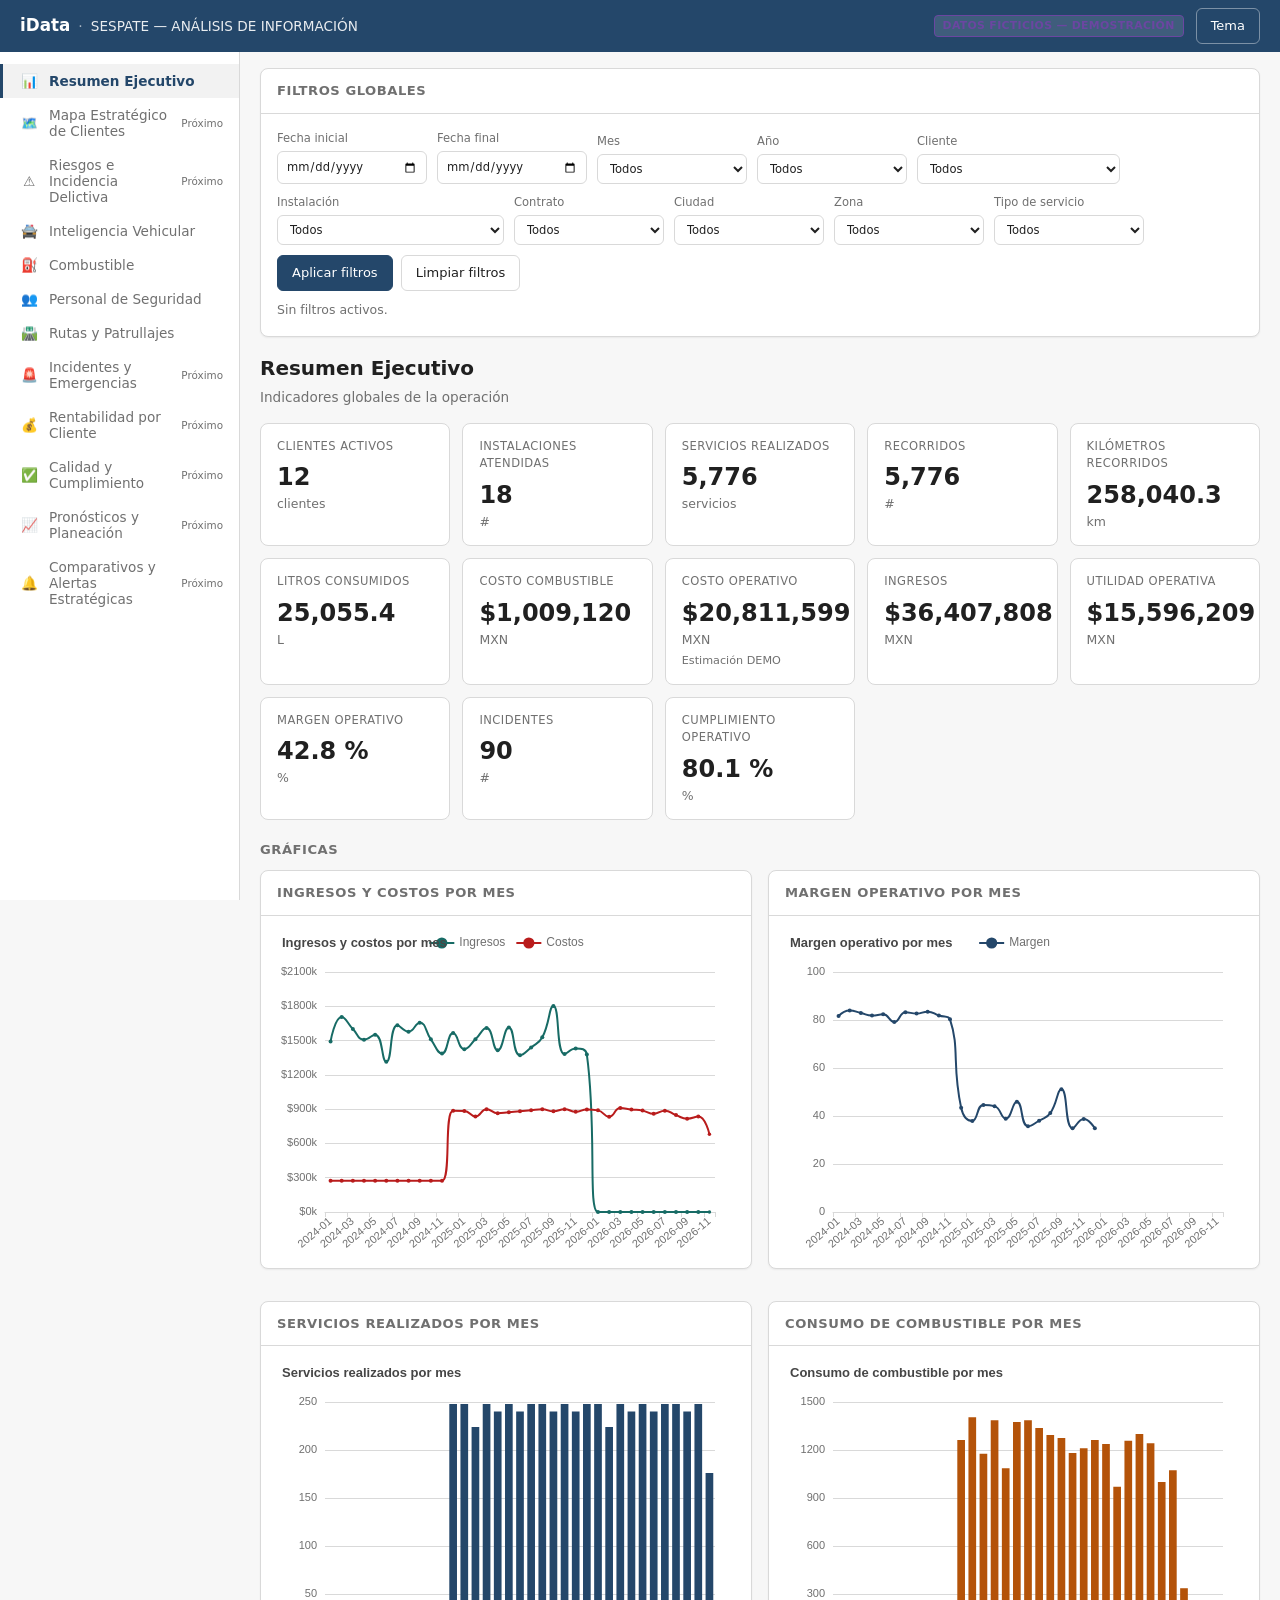
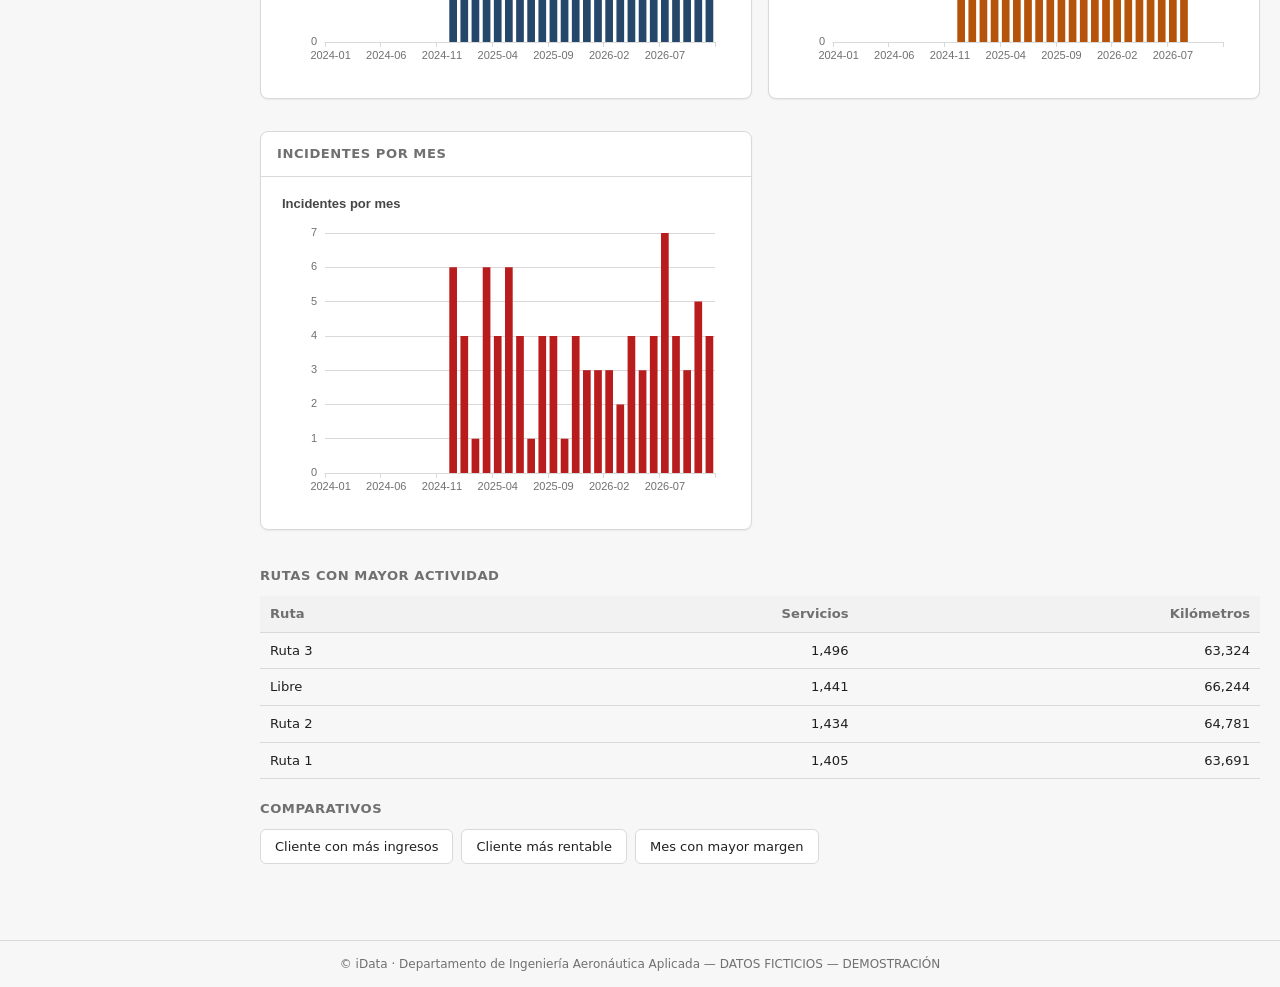
==== analisis/index.html @ d2239c98 "feat(analisis): publicar dashboard SESPATE fase 04.2" ====
<!DOCTYPE html>
<html lang="es">
<head>
  <meta charset="UTF-8">
  <meta name="viewport" content="width=device-width, initial-scale=1.0">
  <meta name="description" content="SESPATE DEMO — Análisis de Información. Dashboard de inteligencia de negocios (datos ficticios).">
  <title>SESPATE — Análisis de Información</title>
  <link rel="icon" href="data:,">
  <link rel="stylesheet" href="./vendor/leaflet.css">
  <link rel="stylesheet" href="./css/analisis.css">
  <link rel="stylesheet" href="./css/componentes.css">
  <link rel="stylesheet" href="./css/responsive.css">
</head>
<body>
  <header class="brand-bar" role="banner">
    <div class="brand">
      <span class="brand-name">iData</span>
      <span class="brand-sep">·</span>
      <span class="brand-sub">SESPATE — ANÁLISIS DE INFORMACIÓN</span>
    </div>
    <div class="brand-spacer"></div>
    <span class="status-chip simulado" aria-label="Datos ficticios">DATOS FICTICIOS — DEMOSTRACIÓN</span>
    <button class="btn theme-toggle" type="button" id="themeToggle" aria-label="Cambiar tema">Tema</button>
  </header>

  <div class="app-shell">
    <aside class="side-nav" id="sideNav" aria-label="Navegación de módulos">
      <button class="nav-toggle" id="navToggle" type="button" aria-label="Abrir navegación">☰ Módulos</button>
      <nav class="nav-list" id="navList" aria-label="Módulos"></nav>
    </aside>

    <main class="main-area" id="mainArea">
      <section class="filter-region region" id="filterRegion" aria-label="Filtros globales">
        <div class="region-title">Filtros globales</div>
        <div class="region-body">
          <div class="filter-bar" id="filterBar"></div>
          <div class="filter-actions">
            <button class="btn primary" type="button" id="btnAplicar">Aplicar filtros</button>
            <button class="btn" type="button" id="btnLimpiar">Limpiar filtros</button>
          </div>
          <div class="filter-summary" id="filterSummary" aria-live="polite"></div>
        </div>
      </section>

      <section class="module-area" id="moduleArea" aria-live="polite">
        <div class="state-msg" id="estadoCarga">Cargando datos…</div>
      </section>
    </main>
  </div>

  <footer class="app-footer">© iData · Departamento de Ingeniería Aeronáutica Aplicada — DATOS FICTICIOS — DEMOSTRACIÓN</footer>

  <script src="./vendor/leaflet.js"></script>
  <script src="./vendor/echarts.min.js"></script>
  <script type="module" src="./js/app.js"></script>
</body>
</html>
---- analisis/vendor/leaflet.css ----
/* required styles */

.leaflet-pane,
.leaflet-tile,
.leaflet-marker-icon,
.leaflet-marker-shadow,
.leaflet-tile-container,
.leaflet-pane > svg,
.leaflet-pane > canvas,
.leaflet-zoom-box,
.leaflet-image-layer,
.leaflet-layer {
	position: absolute;
	left: 0;
	top: 0;
	}
.leaflet-container {
	overflow: hidden;
	}
.leaflet-tile,
.leaflet-marker-icon,
.leaflet-marker-shadow {
	-webkit-user-select: none;
	   -moz-user-select: none;
	        user-select: none;
	  -webkit-user-drag: none;
	}
/* Prevents IE11 from highlighting tiles in blue */
.leaflet-tile::selection {
	background: transparent;
}
/* Safari renders non-retina tile on retina better with this, but Chrome is worse */
.leaflet-safari .leaflet-tile {
	image-rendering: -webkit-optimize-contrast;
	}
/* hack that prevents hw layers "stretching" when loading new tiles */
.leaflet-safari .leaflet-tile-container {
	width: 1600px;
	height: 1600px;
	-webkit-transform-origin: 0 0;
	}
.leaflet-marker-icon,
.leaflet-marker-shadow {
	display: block;
	}
/* .leaflet-container svg: reset svg max-width decleration shipped in Joomla! (joomla.org) 3.x */
/* .leaflet-container img: map is broken in FF if you have max-width: 100% on tiles */
.leaflet-container .leaflet-overlay-pane svg {
	max-width: none !important;
	max-height: none !important;
	}
.leaflet-container .leaflet-marker-pane img,
.leaflet-container .leaflet-shadow-pane img,
.leaflet-container .leaflet-tile-pane img,
.leaflet-container img.leaflet-image-layer,
.leaflet-container .leaflet-tile {
	max-width: none !important;
	max-height: none !important;
	width: auto;
	padding: 0;
	}

.leaflet-container img.leaflet-tile {
	/* See: https://bugs.chromium.org/p/chromium/issues/detail?id=600120 */
	mix-blend-mode: plus-lighter;
}

.leaflet-container.leaflet-touch-zoom {
	-ms-touch-action: pan-x pan-y;
	touch-action: pan-x pan-y;
	}
.leaflet-container.leaflet-touch-drag {
	-ms-touch-action: pinch-zoom;
	/* Fallback for FF which doesn't support pinch-zoom */
	touch-action: none;
	touch-action: pinch-zoom;
}
.leaflet-container.leaflet-touch-drag.leaflet-touch-zoom {
	-ms-touch-action: none;
	touch-action: none;
}
.leaflet-container {
	-webkit-tap-highlight-color: transparent;
}
.leaflet-container a {
	-webkit-tap-highlight-color: rgba(51, 181, 229, 0.4);
}
.leaflet-tile {
	filter: inherit;
	visibility: hidden;
	}
.leaflet-tile-loaded {
	visibility: inherit;
	}
.leaflet-zoom-box {
	width: 0;
	height: 0;
	-moz-box-sizing: border-box;
	     box-sizing: border-box;
	z-index: 800;
	}
/* workaround for https://bugzilla.mozilla.org/show_bug.cgi?id=888319 */
.leaflet-overlay-pane svg {
	-moz-user-select: none;
	}

.leaflet-pane         { z-index: 400; }

.leaflet-tile-pane    { z-index: 200; }
.leaflet-overlay-pane { z-index: 400; }
.leaflet-shadow-pane  { z-index: 500; }
.leaflet-marker-pane  { z-index: 600; }
.leaflet-tooltip-pane   { z-index: 650; }
.leaflet-popup-pane   { z-index: 700; }

.leaflet-map-pane canvas { z-index: 100; }
.leaflet-map-pane svg    { z-index: 200; }

.leaflet-vml-shape {
	width: 1px;
	height: 1px;
	}
.lvml {
	behavior: url(#default#VML);
	display: inline-block;
	position: absolute;
	}


/* control positioning */

.leaflet-control {
	position: relative;
	z-index: 800;
	pointer-events: visiblePainted; /* IE 9-10 doesn't have auto */
	pointer-events: auto;
	}
.leaflet-top,
.leaflet-bottom {
	position: absolute;
	z-index: 1000;
	pointer-events: none;
	}
.leaflet-top {
	top: 0;
	}
.leaflet-right {
	right: 0;
	}
.leaflet-bottom {
	bottom: 0;
	}
.leaflet-left {
	left: 0;
	}
.leaflet-control {
	float: left;
	clear: both;
	}
.leaflet-right .leaflet-control {
	float: right;
	}
.leaflet-top .leaflet-control {
	margin-top: 10px;
	}
.leaflet-bottom .leaflet-control {
	margin-bottom: 10px;
	}
.leaflet-left .leaflet-control {
	margin-left: 10px;
	}
.leaflet-right .leaflet-control {
	margin-right: 10px;
	}


/* zoom and fade animations */

.leaflet-fade-anim .leaflet-popup {
	opacity: 0;
	-webkit-transition: opacity 0.2s linear;
	   -moz-transition: opacity 0.2s linear;
	        transition: opacity 0.2s linear;
	}
.leaflet-fade-anim .leaflet-map-pane .leaflet-popup {
	opacity: 1;
	}
.leaflet-zoom-animated {
	-webkit-transform-origin: 0 0;
	    -ms-transform-origin: 0 0;
	        transform-origin: 0 0;
	}
svg.leaflet-zoom-animated {
	will-change: transform;
}

.leaflet-zoom-anim .leaflet-zoom-animated {
	-webkit-transition: -webkit-transform 0.25s cubic-bezier(0,0,0.25,1);
	   -moz-transition:    -moz-transform 0.25s cubic-bezier(0,0,0.25,1);
	        transition:         transform 0.25s cubic-bezier(0,0,0.25,1);
	}
.leaflet-zoom-anim .leaflet-tile,
.leaflet-pan-anim .leaflet-tile {
	-webkit-transition: none;
	   -moz-transition: none;
	        transition: none;
	}

.leaflet-zoom-anim .leaflet-zoom-hide {
	visibility: hidden;
	}


/* cursors */

.leaflet-interactive {
	cursor: pointer;
	}
.leaflet-grab {
	cursor: -webkit-grab;
	cursor:    -moz-grab;
	cursor:         grab;
	}
.leaflet-crosshair,
.leaflet-crosshair .leaflet-interactive {
	cursor: crosshair;
	}
.leaflet-popup-pane,
.leaflet-control {
	cursor: auto;
	}
.leaflet-dragging .leaflet-grab,
.leaflet-dragging .leaflet-grab .leaflet-interactive,
.leaflet-dragging .leaflet-marker-draggable {
	cursor: move;
	cursor: -webkit-grabbing;
	cursor:    -moz-grabbing;
	cursor:         grabbing;
	}

/* marker & overlays interactivity */
.leaflet-marker-icon,
.leaflet-marker-shadow,
.leaflet-image-layer,
.leaflet-pane > svg path,
.leaflet-tile-container {
	pointer-events: none;
	}

.leaflet-marker-icon.leaflet-interactive,
.leaflet-image-layer.leaflet-interactive,
.leaflet-pane > svg path.leaflet-interactive,
svg.leaflet-image-layer.leaflet-interactive path {
	pointer-events: visiblePainted; /* IE 9-10 doesn't have auto */
	pointer-events: auto;
	}

/* visual tweaks */

.leaflet-container {
	background: #ddd;
	outline-offset: 1px;
	}
.leaflet-container a {
	color: #0078A8;
	}
.leaflet-zoom-box {
	border: 2px dotted #38f;
	background: rgba(255,255,255,0.5);
	}


/* general typography */
.leaflet-container {
	font-family: "Helvetica Neue", Arial, Helvetica, sans-serif;
	font-size: 12px;
	font-size: 0.75rem;
	line-height: 1.5;
	}


/* general toolbar styles */

.leaflet-bar {
	box-shadow: 0 1px 5px rgba(0,0,0,0.65);
	border-radius: 4px;
	}
.leaflet-bar a {
	background-color: #fff;
	border-bottom: 1px solid #ccc;
	width: 26px;
	height: 26px;
	line-height: 26px;
	display: block;
	text-align: center;
	text-decoration: none;
	color: black;
	}
.leaflet-bar a,
.leaflet-control-layers-toggle {
	background-position: 50% 50%;
	background-repeat: no-repeat;
	display: block;
	}
.leaflet-bar a:hover,
.leaflet-bar a:focus {
	background-color: #f4f4f4;
	}
.leaflet-bar a:first-child {
	border-top-left-radius: 4px;
	border-top-right-radius: 4px;
	}
.leaflet-bar a:last-child {
	border-bottom-left-radius: 4px;
	border-bottom-right-radius: 4px;
	border-bottom: none;
	}
.leaflet-bar a.leaflet-disabled {
	cursor: default;
	background-color: #f4f4f4;
	color: #bbb;
	}

.leaflet-touch .leaflet-bar a {
	width: 30px;
	height: 30px;
	line-height: 30px;
	}
.leaflet-touch .leaflet-bar a:first-child {
	border-top-left-radius: 2px;
	border-top-right-radius: 2px;
	}
.leaflet-touch .leaflet-bar a:last-child {
	border-bottom-left-radius: 2px;
	border-bottom-right-radius: 2px;
	}

/* zoom control */

.leaflet-control-zoom-in,
.leaflet-control-zoom-out {
	font: bold 18px 'Lucida Console', Monaco, monospace;
	text-indent: 1px;
	}

.leaflet-touch .leaflet-control-zoom-in, .leaflet-touch .leaflet-control-zoom-out  {
	font-size: 22px;
	}


/* layers control */

.leaflet-control-layers {
	box-shadow: 0 1px 5px rgba(0,0,0,0.4);
	background: #fff;
	border-radius: 5px;
	}
.leaflet-control-layers-toggle {
	background-image: url(images/layers.png);
	width: 36px;
	height: 36px;
	}
.leaflet-retina .leaflet-control-layers-toggle {
	background-image: url(images/layers-2x.png);
	background-size: 26px 26px;
	}
.leaflet-touch .leaflet-control-layers-toggle {
	width: 44px;
	height: 44px;
	}
.leaflet-control-layers .leaflet-control-layers-list,
.leaflet-control-layers-expanded .leaflet-control-layers-toggle {
	display: none;
	}
.leaflet-control-layers-expanded .leaflet-control-layers-list {
	display: block;
	position: relative;
	}
.leaflet-control-layers-expanded {
	padding: 6px 10px 6px 6px;
	color: #333;
	background: #fff;
	}
.leaflet-control-layers-scrollbar {
	overflow-y: scroll;
	overflow-x: hidden;
	padding-right: 5px;
	}
.leaflet-control-layers-selector {
	margin-top: 2px;
	position: relative;
	top: 1px;
	}
.leaflet-control-layers label {
	display: block;
	font-size: 13px;
	font-size: 1.08333em;
	}
.leaflet-control-layers-separator {
	height: 0;
	border-top: 1px solid #ddd;
	margin: 5px -10px 5px -6px;
	}

/* Default icon URLs */
.leaflet-default-icon-path { /* used only in path-guessing heuristic, see L.Icon.Default */
	background-image: url(images/marker-icon.png);
	}


/* attribution and scale controls */

.leaflet-container .leaflet-control-attribution {
	background: #fff;
	background: rgba(255, 255, 255, 0.8);
	margin: 0;
	}
.leaflet-control-attribution,
.leaflet-control-scale-line {
	padding: 0 5px;
	color: #333;
	line-height: 1.4;
	}
.leaflet-control-attribution a {
	text-decoration: none;
	}
.leaflet-control-attribution a:hover,
.leaflet-control-attribution a:focus {
	text-decoration: underline;
	}
.leaflet-attribution-flag {
	display: inline !important;
	vertical-align: baseline !important;
	width: 1em;
	height: 0.6669em;
	}
.leaflet-left .leaflet-control-scale {
	margin-left: 5px;
	}
.leaflet-bottom .leaflet-control-scale {
	margin-bottom: 5px;
	}
.leaflet-control-scale-line {
	border: 2px solid #777;
	border-top: none;
	line-height: 1.1;
	padding: 2px 5px 1px;
	white-space: nowrap;
	-moz-box-sizing: border-box;
	     box-sizing: border-box;
	background: rgba(255, 255, 255, 0.8);
	text-shadow: 1px 1px #fff;
	}
.leaflet-control-scale-line:not(:first-child) {
	border-top: 2px solid #777;
	border-bottom: none;
	margin-top: -2px;
	}
.leaflet-control-scale-line:not(:first-child):not(:last-child) {
	border-bottom: 2px solid #777;
	}

.leaflet-touch .leaflet-control-attribution,
.leaflet-touch .leaflet-control-layers,
.leaflet-touch .leaflet-bar {
	box-shadow: none;
	}
.leaflet-touch .leaflet-control-layers,
.leaflet-touch .leaflet-bar {
	border: 2px solid rgba(0,0,0,0.2);
	background-clip: padding-box;
	}


/* popup */

.leaflet-popup {
	position: absolute;
	text-align: center;
	margin-bottom: 20px;
	}
.leaflet-popup-content-wrapper {
	padding: 1px;
	text-align: left;
	border-radius: 12px;
	}
.leaflet-popup-content {
	margin: 13px 24px 13px 20px;
	line-height: 1.3;
	font-size: 13px;
	font-size: 1.08333em;
	min-height: 1px;
	}
.leaflet-popup-content p {
	margin: 17px 0;
	margin: 1.3em 0;
	}
.leaflet-popup-tip-container {
	width: 40px;
	height: 20px;
	position: absolute;
	left: 50%;
	margin-top: -1px;
	margin-left: -20px;
	overflow: hidden;
	pointer-events: none;
	}
.leaflet-popup-tip {
	width: 17px;
	height: 17px;
	padding: 1px;

	margin: -10px auto 0;
	pointer-events: auto;

	-webkit-transform: rotate(45deg);
	   -moz-transform: rotate(45deg);
	    -ms-transform: rotate(45deg);
	        transform: rotate(45deg);
	}
.leaflet-popup-content-wrapper,
.leaflet-popup-tip {
	background: white;
	color: #333;
	box-shadow: 0 3px 14px rgba(0,0,0,0.4);
	}
.leaflet-container a.leaflet-popup-close-button {
	position: absolute;
	top: 0;
	right: 0;
	border: none;
	text-align: center;
	width: 24px;
	height: 24px;
	font: 16px/24px Tahoma, Verdana, sans-serif;
	color: #757575;
	text-decoration: none;
	background: transparent;
	}
.leaflet-container a.leaflet-popup-close-button:hover,
.leaflet-container a.leaflet-popup-close-button:focus {
	color: #585858;
	}
.leaflet-popup-scrolled {
	overflow: auto;
	}

.leaflet-oldie .leaflet-popup-content-wrapper {
	-ms-zoom: 1;
	}
.leaflet-oldie .leaflet-popup-tip {
	width: 24px;
	margin: 0 auto;

	-ms-filter: "progid:DXImageTransform.Microsoft.Matrix(M11=0.70710678, M12=0.70710678, M21=-0.70710678, M22=0.70710678)";
	filter: progid:DXImageTransform.Microsoft.Matrix(M11=0.70710678, M12=0.70710678, M21=-0.70710678, M22=0.70710678);
	}

.leaflet-oldie .leaflet-control-zoom,
.leaflet-oldie .leaflet-control-layers,
.leaflet-oldie .leaflet-popup-content-wrapper,
.leaflet-oldie .leaflet-popup-tip {
	border: 1px solid #999;
	}


/* div icon */

.leaflet-div-icon {
	background: #fff;
	border: 1px solid #666;
	}


/* Tooltip */
/* Base styles for the element that has a tooltip */
.leaflet-tooltip {
	position: absolute;
	padding: 6px;
	background-color: #fff;
	border: 1px solid #fff;
	border-radius: 3px;
	color: #222;
	white-space: nowrap;
	-webkit-user-select: none;
	-moz-user-select: none;
	-ms-user-select: none;
	user-select: none;
	pointer-events: none;
	box-shadow: 0 1px 3px rgba(0,0,0,0.4);
	}
.leaflet-tooltip.leaflet-interactive {
	cursor: pointer;
	pointer-events: auto;
	}
.leaflet-tooltip-top:before,
.leaflet-tooltip-bottom:before,
.leaflet-tooltip-left:before,
.leaflet-tooltip-right:before {
	position: absolute;
	pointer-events: none;
	border: 6px solid transparent;
	background: transparent;
	content: "";
	}

/* Directions */

.leaflet-tooltip-bottom {
	margin-top: 6px;
}
.leaflet-tooltip-top {
	margin-top: -6px;
}
.leaflet-tooltip-bottom:before,
.leaflet-tooltip-top:before {
	left: 50%;
	margin-left: -6px;
	}
.leaflet-tooltip-top:before {
	bottom: 0;
	margin-bottom: -12px;
	border-top-color: #fff;
	}
.leaflet-tooltip-bottom:before {
	top: 0;
	margin-top: -12px;
	margin-left: -6px;
	border-bottom-color: #fff;
	}
.leaflet-tooltip-left {
	margin-left: -6px;
}
.leaflet-tooltip-right {
	margin-left: 6px;
}
.leaflet-tooltip-left:before,
.leaflet-tooltip-right:before {
	top: 50%;
	margin-top: -6px;
	}
.leaflet-tooltip-left:before {
	right: 0;
	margin-right: -12px;
	border-left-color: #fff;
	}
.leaflet-tooltip-right:before {
	left: 0;
	margin-left: -12px;
	border-right-color: #fff;
	}

/* Printing */

@media print {
	/* Prevent printers from removing background-images of controls. */
	.leaflet-control {
		-webkit-print-color-adjust: exact;
		print-color-adjust: exact;
		}
	}
---- analisis/css/analisis.css ----
/* ============================================================
   SESPATE — ANÁLISIS DE INFORMACIÓN
   Tokens de diseño y layout base (hereda identidad SESPATE)
   ============================================================ */

:root {
  --color-background: #F7F7F7;
  --color-surface: #FFFFFF;
  --color-surface-alt: #F2F2F2;
  --color-text: #202020;
  --color-text-secondary: #707070;
  --color-border: #D9D9D9;
  --color-primary: #24476A;
  --color-primary-contrast: #FFFFFF;
  --color-warning: #B45309;
  --color-success: #176B65;
  --color-danger: #B91C1C;
  --color-info: #24476A;
  --color-simulado: #6B46A1;
  --color-pendiente: #B45309;
  --chart-grid: #D9D9D9;
  --chart-text: #707070;
  --shadow-card: 0 1px 2px rgba(0, 0, 0, 0.06);
  --radius: 8px;
  --brand-height: 52px;
  --nav-width: 240px;
}

[data-theme="dark"] {
  --color-background: #1A1A1A;
  --color-surface: #242424;
  --color-surface-alt: #2C2C2C;
  --color-text: #EEEEEE;
  --color-text-secondary: #9E9E9E;
  --color-border: #414141;
  --color-primary: #7FA3C9;
  --color-primary-contrast: #1A1A1A;
  --color-warning: #E0A458;
  --color-success: #6BB5A8;
  --color-danger: #E08A8A;
  --color-info: #7FA3C9;
  --color-simulado: #B79AD6;
  --color-pendiente: #E0A458;
  --chart-grid: #414141;
  --chart-text: #9E9E9E;
  --shadow-card: 0 1px 2px rgba(0, 0, 0, 0.4);
}

* { box-sizing: border-box; }
html { background: var(--color-background); }

body {
  margin: 0;
  font-family: "Aptos", "Segoe UI", Calibri, system-ui, -apple-system, sans-serif;
  background: var(--color-background);
  color: var(--color-text);
  font-size: 14px;
  line-height: 1.5;
  -webkit-font-smoothing: antialiased;
}

a { color: var(--color-primary); }
button { font-family: inherit; }

.sr-only {
  position: absolute; width: 1px; height: 1px;
  overflow: hidden; clip: rect(0 0 0 0); white-space: nowrap;
}

/* --- Barra de marca --- */
.brand-bar {
  display: flex; align-items: center; gap: 12px;
  height: var(--brand-height); padding: 0 20px;
  background: var(--color-primary); color: var(--color-primary-contrast);
  position: sticky; top: 0; z-index: 30;
}
.brand { display: flex; align-items: baseline; gap: 8px; min-width: 0; }
.brand-name { font-weight: 700; font-size: 1.05rem; }
.brand-sep { opacity: 0.6; }
.brand-sub { font-size: 0.85rem; opacity: 0.9; white-space: nowrap; overflow: hidden; text-overflow: ellipsis; }
.brand-spacer { flex: 1; }
.brand-bar .status-chip { background: rgba(255,255,255,0.12); }
.brand-bar .theme-toggle {
  background: transparent; color: var(--color-primary-contrast);
  border: 1px solid rgba(255,255,255,0.4);
}
.brand-bar .theme-toggle:hover { background: rgba(255,255,255,0.12); }

/* --- Shell --- */
.app-shell { display: flex; align-items: flex-start; min-height: calc(100vh - var(--brand-height)); }

.side-nav {
  width: var(--nav-width); flex: 0 0 var(--nav-width);
  background: var(--color-surface); border-right: 1px solid var(--color-border);
  position: sticky; top: var(--brand-height); height: calc(100vh - var(--brand-height));
  overflow-y: auto; padding: 12px 0;
}
.nav-list { display: flex; flex-direction: column; }
.nav-item {
  display: flex; align-items: center; gap: 10px;
  padding: 9px 16px; cursor: pointer; border: none; background: transparent;
  color: var(--color-text-secondary); font-size: 0.85rem; text-align: left;
  border-left: 3px solid transparent;
}
.nav-item:hover { background: var(--color-surface-alt); color: var(--color-text); }
.nav-item.active {
  color: var(--color-primary); background: var(--color-surface-alt);
  border-left-color: var(--color-primary); font-weight: 600;
}
.nav-item .nav-badge { margin-left: auto; font-size: 0.65rem; color: var(--color-text-secondary); }
.nav-item .nav-icon { flex: 0 0 20px; text-align: center; }

.nav-toggle { display: none; width: 100%; text-align: left; }

.main-area { flex: 1; min-width: 0; padding: 16px 20px 64px; }

/* --- Región / módulo --- */
.region {
  background: var(--color-surface); border: 1px solid var(--color-border);
  border-radius: var(--radius); margin-bottom: 16px; box-shadow: var(--shadow-card);
}
.region-title {
  padding: 12px 16px; font-size: 0.82rem; font-weight: 700;
  letter-spacing: 0.04em; text-transform: uppercase; color: var(--color-text-secondary);
  border-bottom: 1px solid var(--color-border);
}
.region-body { padding: 16px; }

.module-head { margin: 4px 0 16px; }
.module-head h1 { margin: 0; font-size: 1.25rem; }
.module-head p { margin: 4px 0 0; color: var(--color-text-secondary); font-size: 0.85rem; }

.app-footer {
  padding: 14px 20px; font-size: 0.75rem; color: var(--color-text-secondary);
  border-top: 1px solid var(--color-border); text-align: center;
}
---- analisis/css/componentes.css ----
/* ============================================================
   SESPATE — ANÁLISIS DE INFORMACIÓN — Componentes reutilizables
   ============================================================ */

/* --- Filtros --- */
.filter-bar { display: flex; flex-wrap: wrap; gap: 10px; align-items: flex-end; }
.filter-bar label { display: flex; flex-direction: column; font-size: 0.72rem; color: var(--color-text-secondary); gap: 4px; }
.filter-bar select, .filter-bar input {
  font: inherit; color: var(--color-text); background: var(--color-surface);
  border: 1px solid var(--color-border); border-radius: 6px; padding: 6px 8px; min-width: 150px;
}
.filter-bar select:disabled, .filter-bar input:disabled { opacity: 0.5; cursor: not-allowed; }
.filter-actions { display: flex; gap: 8px; margin-top: 10px; }
.filter-summary { font-size: 0.78rem; color: var(--color-text-secondary); margin-top: 10px; }

.btn {
  font: inherit; font-size: 13px; padding: 7px 14px; border-radius: 6px; cursor: pointer;
  border: 1px solid var(--color-border); background: var(--color-surface); color: var(--color-text);
}
.btn:hover { background: var(--color-surface-alt); }
.btn.primary { background: var(--color-primary); color: var(--color-primary-contrast); border-color: var(--color-primary); }
.btn.primary:hover { filter: brightness(0.96); }
.btn:focus-visible { outline: 2px solid var(--color-primary); outline-offset: 2px; }
.btn:disabled { opacity: 0.5; cursor: not-allowed; }

/* --- Estado de datos --- */
.status-chip {
  display: inline-block; font-size: 0.68rem; font-weight: 600; letter-spacing: 0.03em;
  padding: 2px 8px; border-radius: 4px; border: 1px solid var(--color-border);
}
.status-chip.simulado { color: var(--color-simulado); border-color: var(--color-simulado); }
.status-chip.pendiente { color: var(--color-pendiente); border-color: var(--color-pendiente); }
.status-chip.calculado { color: var(--color-info); border-color: var(--color-info); }
.status-chip.alerta { color: var(--color-danger); border-color: var(--color-danger); }

/* --- Cards KPI --- */
.kpi-grid { display: grid; grid-template-columns: repeat(auto-fill, minmax(180px, 1fr)); gap: 12px; }
.kpi { padding: 14px 16px; border: 1px solid var(--color-border); border-radius: var(--radius); background: var(--color-surface); }
.kpi .kpi-label { font-size: 0.72rem; color: var(--color-text-secondary); text-transform: uppercase; letter-spacing: 0.04em; }
.kpi .kpi-value { font-size: 1.5rem; font-weight: 700; margin: 4px 0 0; }
.kpi .kpi-unit { font-size: 0.78rem; color: var(--color-text-secondary); }
.kpi .kpi-note { font-size: 0.7rem; color: var(--color-text-secondary); margin-top: 4px; }

/* --- Gráficas --- */
.chart { width: 100%; height: 320px; }
.chart-sm { width: 100%; height: 220px; }
.charts-grid { display: grid; grid-template-columns: repeat(auto-fit, minmax(340px, 1fr)); gap: 16px; }

/* --- Tablas --- */
.table-wrap { overflow-x: auto; }
table.ir { width: 100%; border-collapse: collapse; font-size: 0.82rem; }
table.ir th, table.ir td { padding: 8px 10px; text-align: left; border-bottom: 1px solid var(--color-border); white-space: nowrap; }
table.ir th { font-weight: 700; color: var(--color-text-secondary); background: var(--color-surface-alt); }
table.ir tbody tr:hover { background: var(--color-surface-alt); }
table.ir .num { text-align: right; }
.ir-meta { font-size: 0.75rem; color: var(--color-text-secondary); margin: 8px 0; }

/* --- Comparativos --- */
.cmp-group { display: flex; flex-wrap: wrap; gap: 8px; }
.cmp-result { margin-top: 12px; }
.cmp-rank { display: flex; align-items: center; gap: 8px; padding: 5px 0; border-bottom: 1px dashed var(--color-border); }
.cmp-rank .rank-pos { flex: 0 0 24px; font-weight: 700; color: var(--color-primary); text-align: right; }
.cmp-rank .rank-name { flex: 1; }
.cmp-rank .rank-val { font-weight: 600; white-space: nowrap; }
.cmp-meta { font-size: 0.75rem; color: var(--color-text-secondary); margin-top: 8px; }

/* --- Mapa --- */
.map-container { height: 400px; border-radius: 6px; border: 1px solid var(--color-border); }
.map-legend { font-size: 0.75rem; color: var(--color-text-secondary); margin-top: 8px; }
.legend-dot { display: inline-block; width: 10px; height: 10px; border-radius: 50%; margin: 0 4px 0 12px; vertical-align: middle; }
.legend-dot.instalacion { background: #24476A; }
.legend-dot.incidente { background: #B91C1C; }
.legend-dot.ruta { background: #176B65; }

/* --- Mensajes de estado --- */
.state-msg { padding: 20px; color: var(--color-text-secondary); font-size: 0.9rem; text-align: center; }
.state-msg.error { color: var(--color-danger); }
.state-msg .retry { margin-top: 10px; }

/* --- Nota de preparación --- */
.preparacion { text-align: center; padding: 48px 20px; color: var(--color-text-secondary); }
.preparacion .prep-icon { font-size: 2.4rem; }
.preparacion h2 { color: var(--color-text); font-size: 1.1rem; margin: 12px 0 4px; }

/* --- Encabezados de sección --- */
.section-title { font-size: 0.82rem; font-weight: 700; text-transform: uppercase; letter-spacing: 0.04em; color: var(--color-text-secondary); margin: 20px 0 10px; }
.muted { color: var(--color-text-secondary); font-size: 0.8rem; }
.note-estimacion {
  display: inline-block; font-size: 0.72rem; color: var(--color-warning);
  border: 1px solid var(--color-warning); border-radius: 4px; padding: 1px 6px; margin-left: 6px;
}
---- analisis/css/responsive.css ----
/* ============================================================
   SESPATE — ANÁLISIS DE INFORMACIÓN — Responsive
   ============================================================ */

@media (max-width: 900px) {
  .app-shell { flex-direction: column; }
  .side-nav {
    width: 100%; flex: none; position: static; height: auto;
    border-right: none; border-bottom: 1px solid var(--color-border); padding: 8px 12px;
  }
  .nav-toggle { display: block; }
  .nav-list { display: none; }
  .nav-list.open { display: flex; }
  .main-area { width: 100%; padding: 12px 12px 48px; }
  .brand-sub { display: none; }
  .charts-grid > .region { min-width: 0; }
  .region { min-width: 0; }
}

@media (max-width: 600px) {
  .kpi-grid { grid-template-columns: repeat(2, 1fr); }
  .charts-grid { grid-template-columns: 1fr; }
  .chart { height: 240px; }
  .filter-bar select, .filter-bar input { min-width: 120px; }
  .map-container { height: 300px; }

  table.ir { display: block; }
  table.ir thead { display: none; }
  table.ir tbody { display: block; }
  table.ir tr { display: block; border: 1px solid var(--color-border); border-radius: 6px; margin-bottom: 10px; padding: 8px; }
  table.ir td { display: flex; justify-content: space-between; border: none; padding: 4px 6px; white-space: normal; }
  table.ir td::before { content: attr(data-label); font-weight: 700; color: var(--color-text-secondary); margin-right: 12px; }
  table.ir .num { text-align: right; }
}
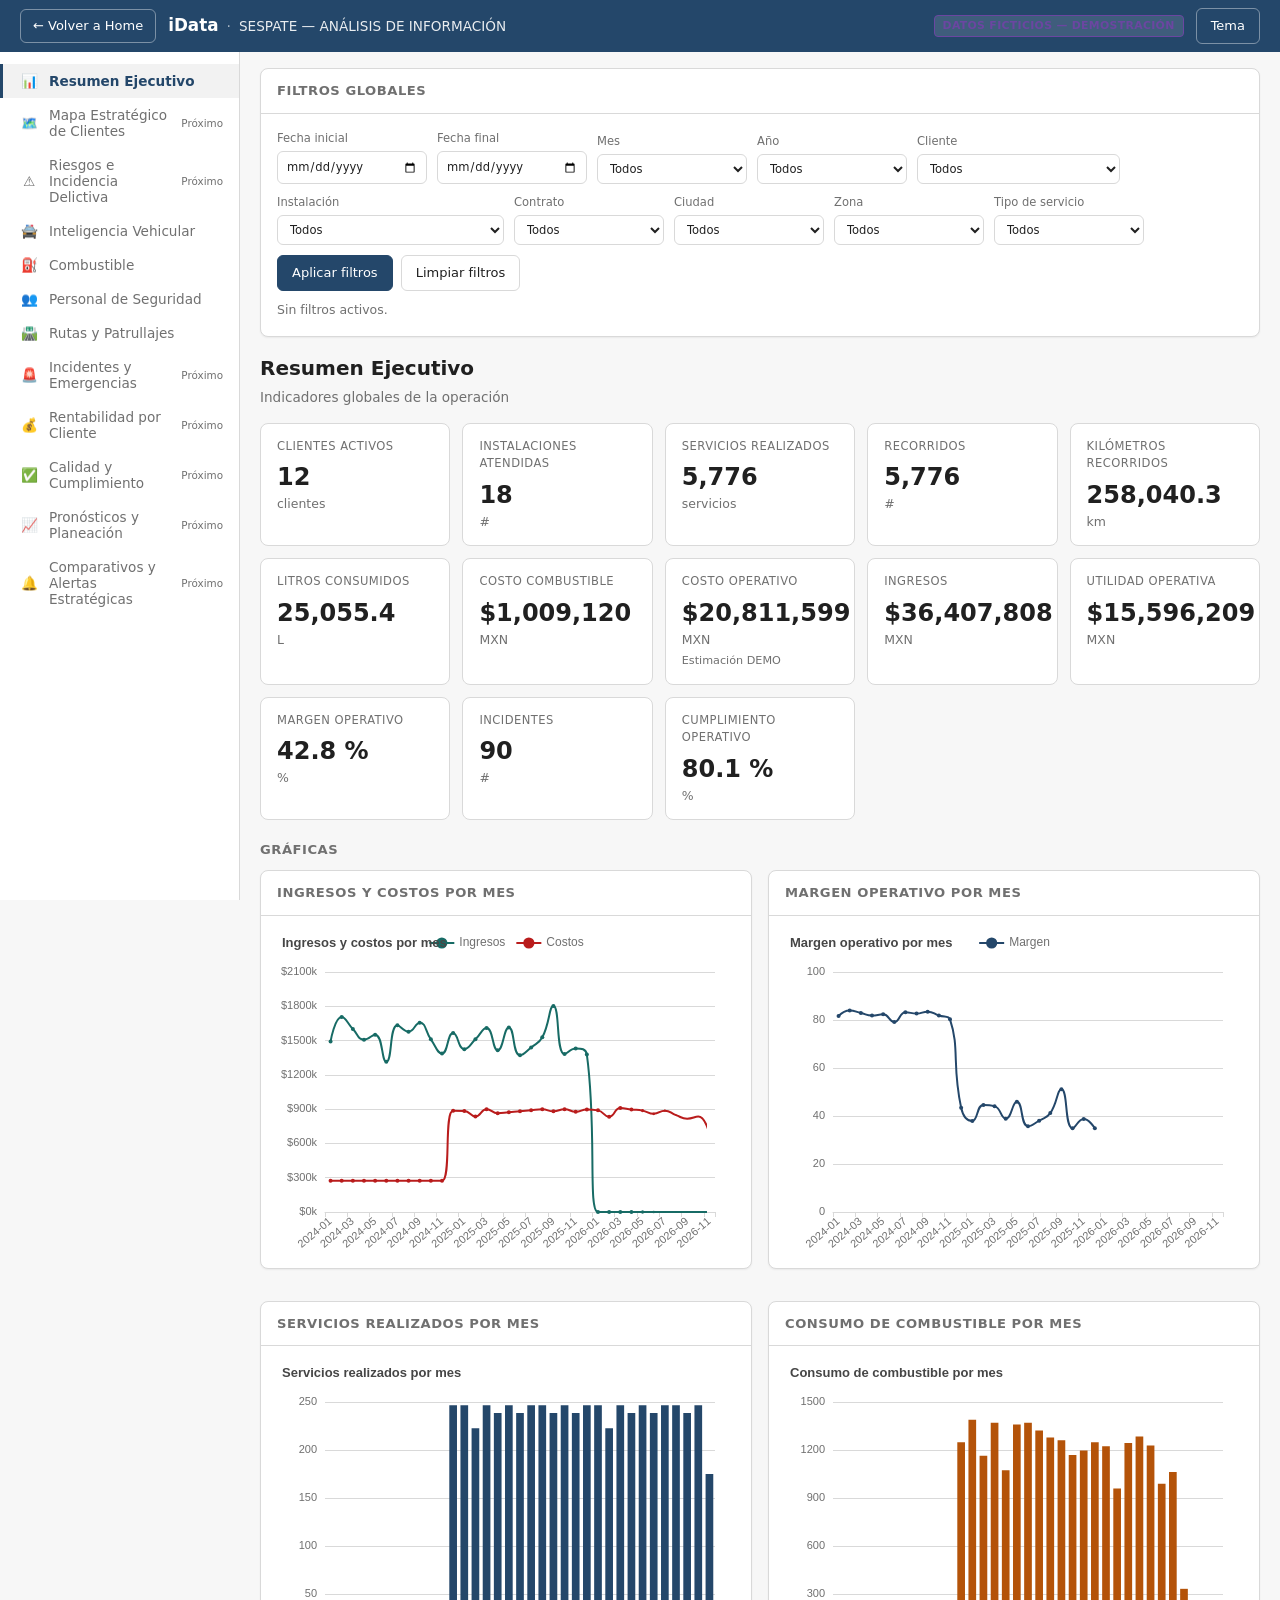
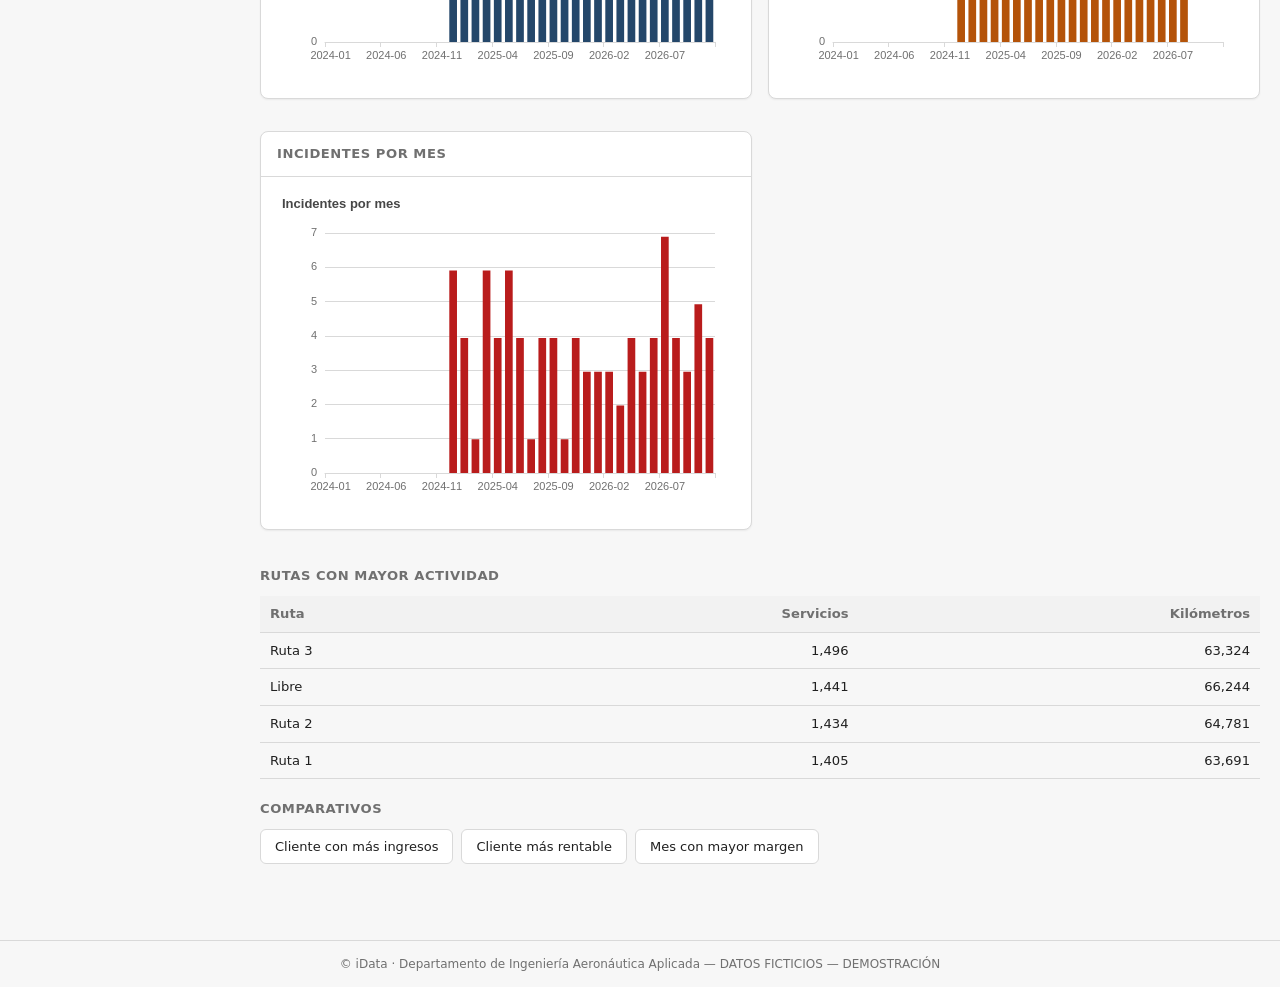
==== commit 5aaf3a8a: "feat(navigation): conectar home y dashboard de analisis SESPATE" ====
--- a/analisis/index.html
+++ b/analisis/index.html
@@ -13,6 +13,7 @@
 </head>
 <body>
   <header class="brand-bar" role="banner">
+    <a class="volver-home" href="../" aria-label="Volver a la página principal">← Volver a Home</a>
     <div class="brand">
       <span class="brand-name">iData</span>
       <span class="brand-sep">·</span>
--- a/analisis/css/analisis.css
+++ b/analisis/css/analisis.css
@@ -85,6 +85,14 @@
   border: 1px solid rgba(255,255,255,0.4);
 }
 .brand-bar .theme-toggle:hover { background: rgba(255,255,255,0.12); }
+.brand-bar .volver-home {
+  display: inline-flex; align-items: center; gap: 6px;
+  color: var(--color-primary-contrast); background: transparent;
+  border: 1px solid rgba(255,255,255,0.4); border-radius: 6px;
+  padding: 6px 12px; font-size: 13px; text-decoration: none; white-space: nowrap;
+}
+.brand-bar .volver-home:hover { background: rgba(255,255,255,0.12); }
+.brand-bar .volver-home:focus-visible { outline: 2px solid var(--color-primary-contrast); outline-offset: 2px; }
 
 /* --- Shell --- */
 .app-shell { display: flex; align-items: flex-start; min-height: calc(100vh - var(--brand-height)); }
--- a/analisis/css/responsive.css
+++ b/analisis/css/responsive.css
@@ -23,6 +23,7 @@
   .chart { height: 240px; }
   .filter-bar select, .filter-bar input { min-width: 120px; }
   .map-container { height: 300px; }
+  .brand-bar .status-chip { display: none; }
 
   table.ir { display: block; }
   table.ir thead { display: none; }
